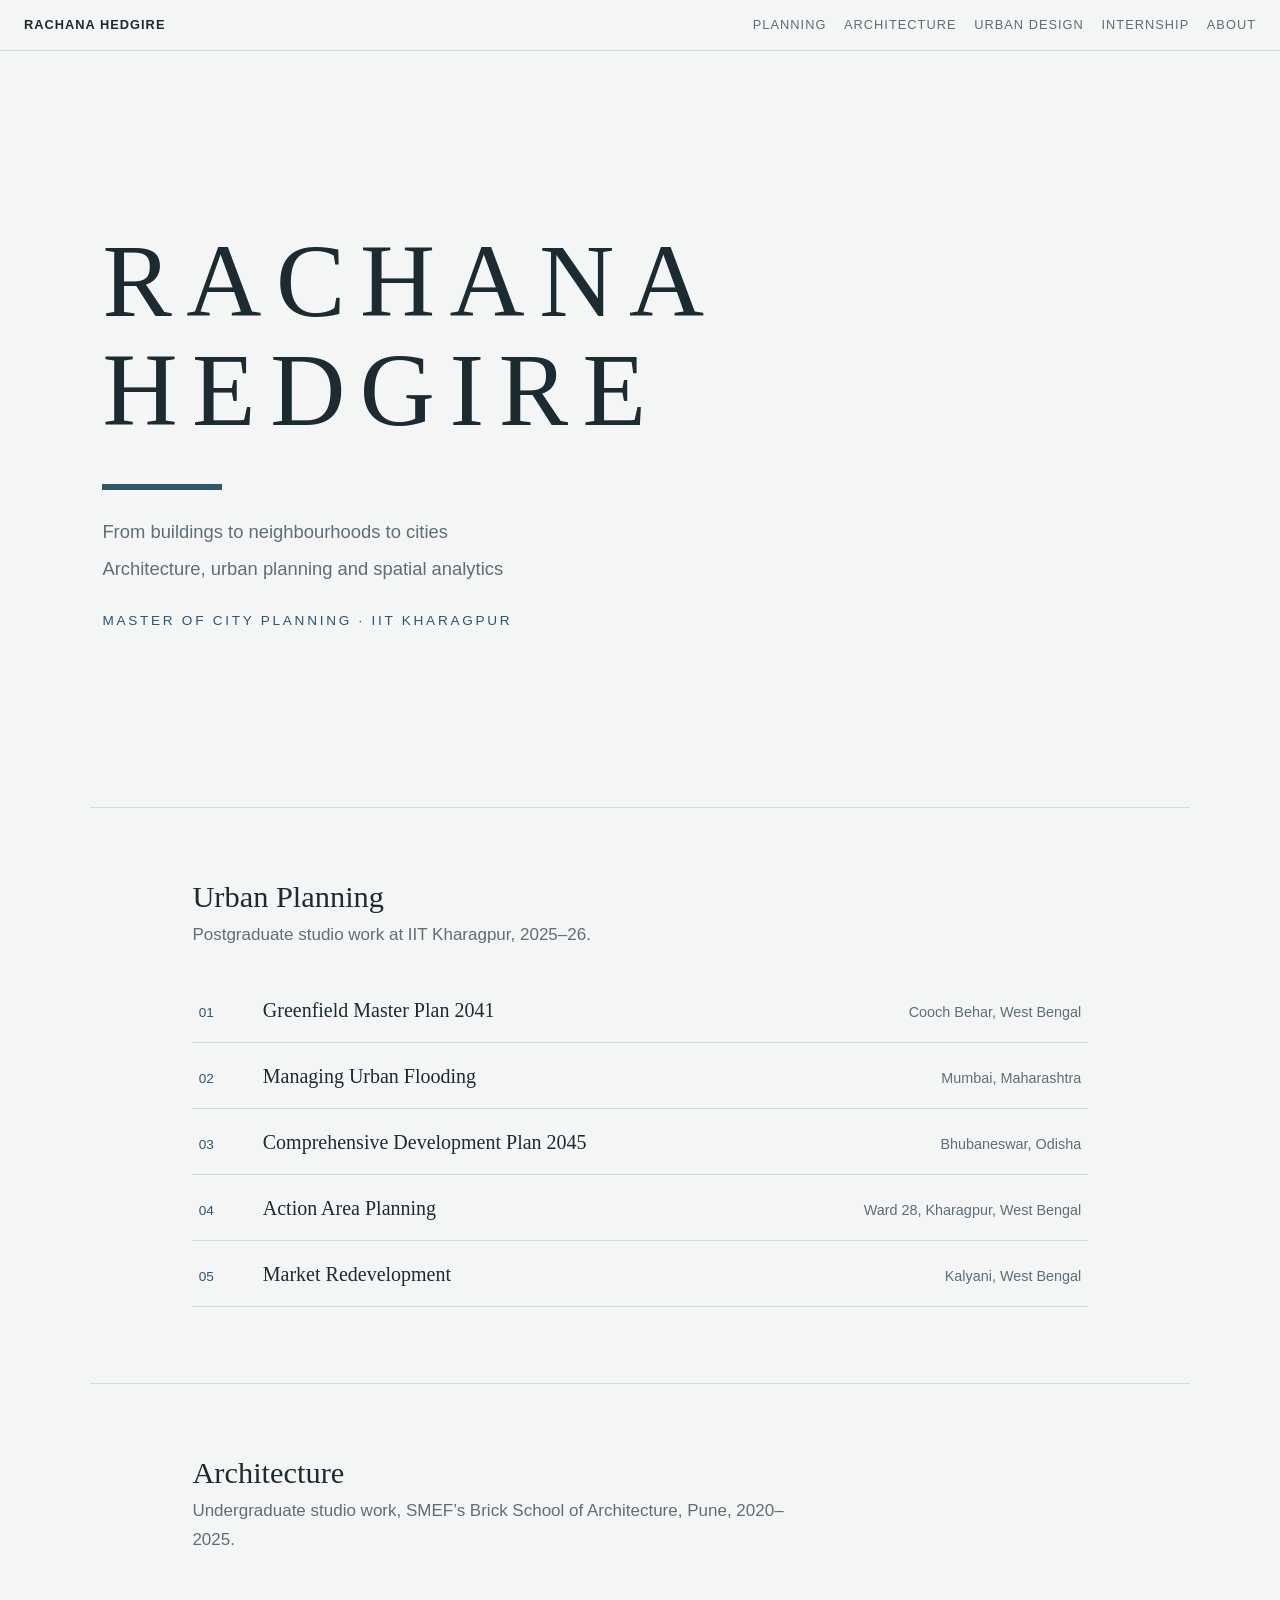
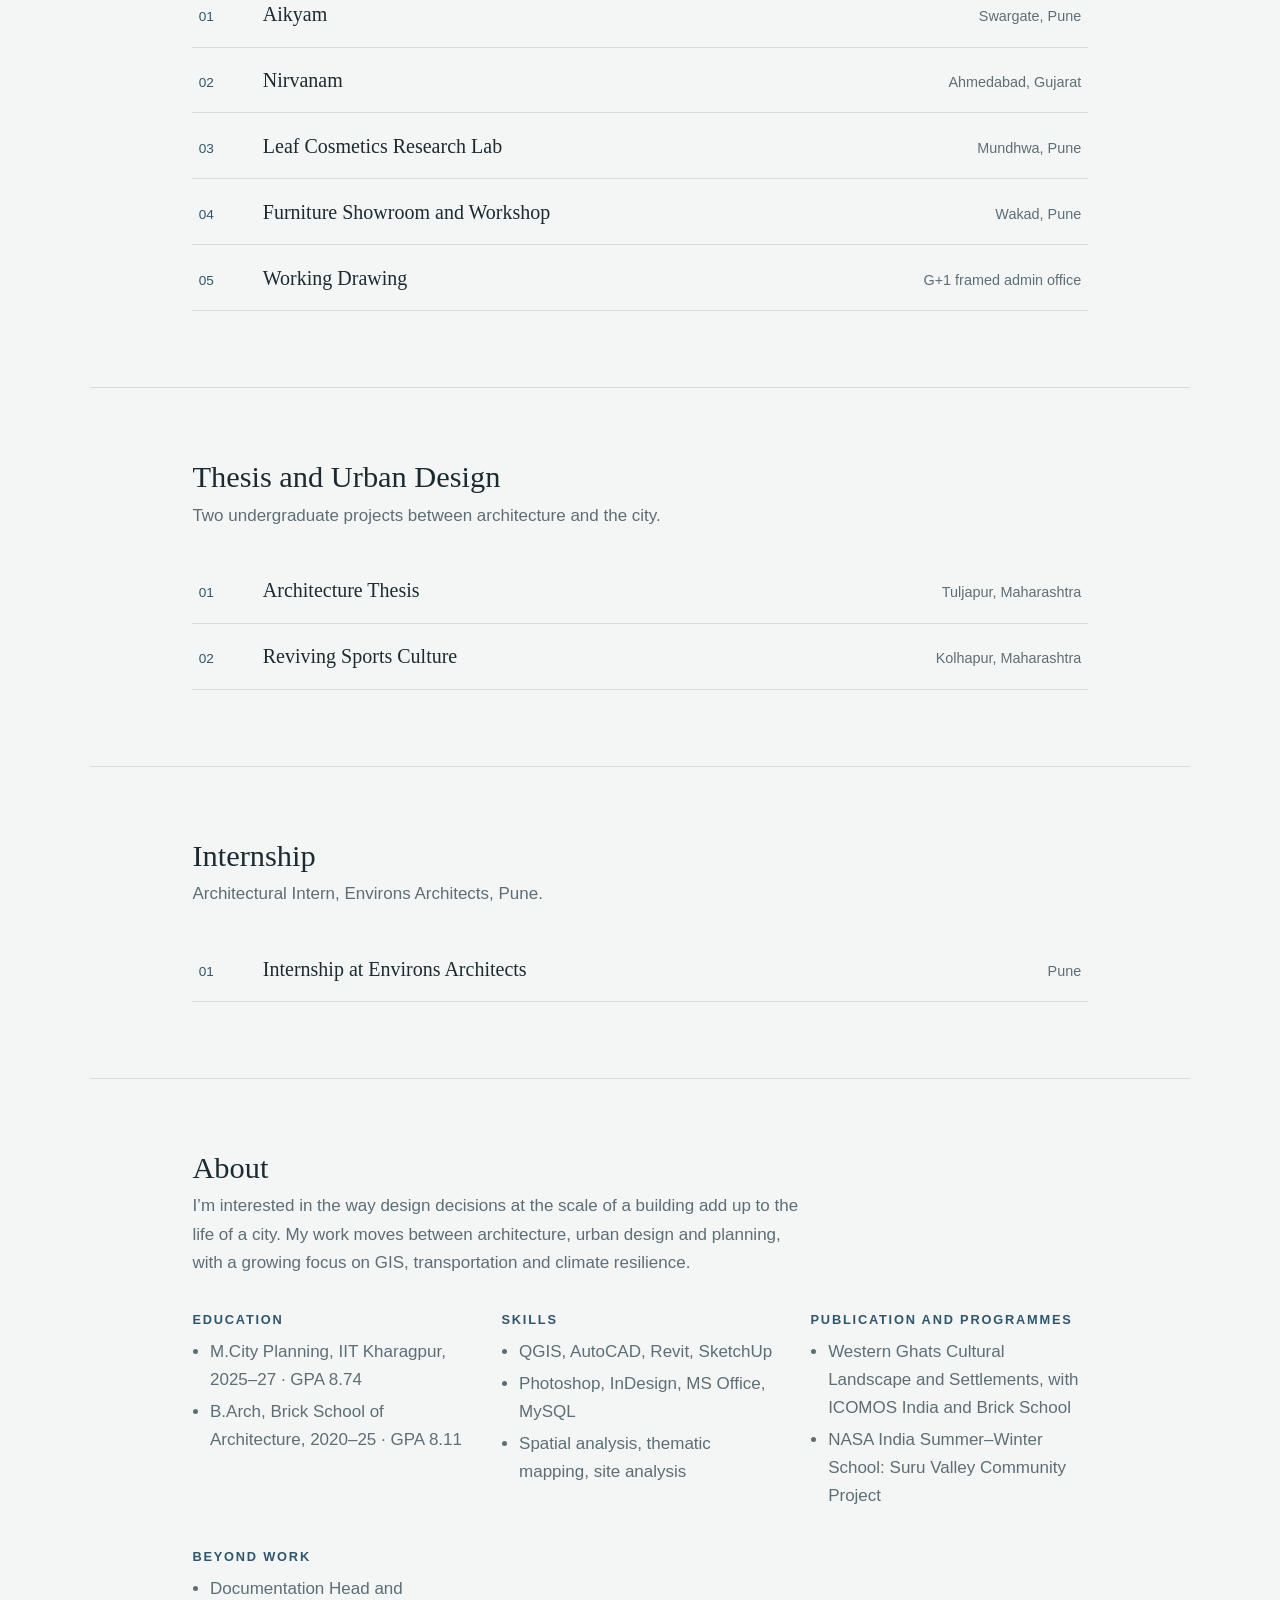
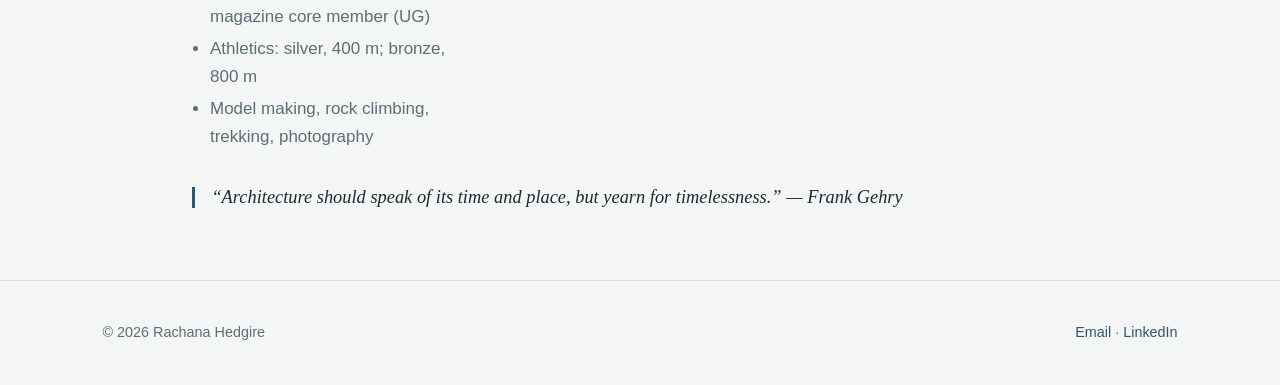
==== index.html @ 2d4f43a2 "Add files via upload" ====
<!DOCTYPE html>
<html lang="en"><head><meta charset="utf-8">
<meta name="viewport" content="width=device-width, initial-scale=1, viewport-fit=cover">
<title>Rachana Hedgire — Architecture & Urban Planning</title>
<link rel="stylesheet" href="css/style.css"></head>
<body data-root="" class="home">
<nav><a class="brand" href="index.html">Rachana Hedgire</a><span><a href="index.html#planning">Planning</a><a href="index.html#architecture">Architecture</a><a href="index.html#urban">Urban Design</a><a href="index.html#internship">Internship</a><a href="index.html#about">About</a></span></nav>
<main>
<header class="hero"><h1>Rachana<br>Hedgire</h1><div class="bar"></div><p>From buildings to neighbourhoods to cities</p><p>Architecture, urban planning and spatial analytics</p><div class="by">Master of City Planning · IIT Kharagpur</div></header>
<section id="planning"><h2>Urban Planning</h2><p class="lead">Postgraduate studio work at IIT Kharagpur, 2025–26.</p><ol class="list"><li><a href="projects/cooch-behar.html"><span class="n">01</span><span class="t">Greenfield Master Plan 2041</span><span class="l">Cooch Behar, West Bengal</span></a></li><li><a href="projects/mumbai-flooding.html"><span class="n">02</span><span class="t">Managing Urban Flooding</span><span class="l">Mumbai, Maharashtra</span></a></li><li><a href="projects/bhubaneswar-cdp.html"><span class="n">03</span><span class="t">Comprehensive Development Plan 2045</span><span class="l">Bhubaneswar, Odisha</span></a></li><li><a href="projects/kharagpur-ward-28.html"><span class="n">04</span><span class="t">Action Area Planning</span><span class="l">Ward 28, Kharagpur, West Bengal</span></a></li><li><a href="projects/kalyani-market.html"><span class="n">05</span><span class="t">Market Redevelopment</span><span class="l">Kalyani, West Bengal</span></a></li></ol></section>
<section id="architecture"><h2>Architecture</h2><p class="lead">Undergraduate studio work, SMEF’s Brick School of Architecture, Pune, 2020–2025.</p><ol class="list"><li><a href="projects/aikyam.html"><span class="n">01</span><span class="t">Aikyam</span><span class="l">Swargate, Pune</span></a></li><li><a href="projects/nirvanam.html"><span class="n">02</span><span class="t">Nirvanam</span><span class="l">Ahmedabad, Gujarat</span></a></li><li><a href="projects/leaf-cosmetics.html"><span class="n">03</span><span class="t">Leaf Cosmetics Research Lab</span><span class="l">Mundhwa, Pune</span></a></li><li><a href="projects/furniture-showroom.html"><span class="n">04</span><span class="t">Furniture Showroom and Workshop</span><span class="l">Wakad, Pune</span></a></li><li><a href="projects/working-drawing.html"><span class="n">05</span><span class="t">Working Drawing</span><span class="l">G+1 framed admin office</span></a></li></ol></section>
<section id="urban"><h2>Thesis and Urban Design</h2><p class="lead">Two undergraduate projects between architecture and the city.</p><ol class="list"><li><a href="projects/tuljapur-thesis.html"><span class="n">01</span><span class="t">Architecture Thesis</span><span class="l">Tuljapur, Maharashtra</span></a></li><li><a href="projects/kolhapur-sports.html"><span class="n">02</span><span class="t">Reviving Sports Culture</span><span class="l">Kolhapur, Maharashtra</span></a></li></ol></section>
<section id="internship"><h2>Internship</h2><p class="lead">Architectural Intern, Environs Architects, Pune.</p><ol class="list"><li><a href="projects/environs-internship.html"><span class="n">01</span><span class="t">Internship at Environs Architects</span><span class="l">Pune</span></a></li></ol></section>
<section id="about"><h2>About</h2><p class="lead">I’m interested in the way design decisions at the scale of a building add up to the life of a city. My work moves between architecture, urban design and planning, with a growing focus on GIS, transportation and climate resilience.</p>
<div class="grid"><div><h3>Education</h3><ul><li>M.City Planning, IIT Kharagpur, 2025–27 · GPA 8.74</li><li>B.Arch, Brick School of Architecture, 2020–25 · GPA 8.11</li></ul></div>
<div><h3>Skills</h3><ul><li>QGIS, AutoCAD, Revit, SketchUp</li><li>Photoshop, InDesign, MS Office, MySQL</li><li>Spatial analysis, thematic mapping, site analysis</li></ul></div>
<div><h3>Publication and programmes</h3><ul><li>Western Ghats Cultural Landscape and Settlements, with ICOMOS India and Brick School</li><li>NASA India Summer–Winter School: Suru Valley Community Project</li></ul></div>
<div><h3>Beyond work</h3><ul><li>Documentation Head and magazine core member (UG)</li><li>Athletics: silver, 400 m; bronze, 800 m</li><li>Model making, rock climbing, trekking, photography</li></ul></div></div>
<blockquote>“Architecture should speak of its time and place, but yearn for timelessness.” — Frank Gehry</blockquote></section>
</main>
<footer><span>© 2026 Rachana Hedgire</span><span><a href="mailto:ruhedgire@gmail.com">Email</a> · <a href="https://www.linkedin.com/in/rachana-hedgire" target="_blank" rel="noopener">LinkedIn</a></span></footer>
<script src="js/main.js"></script></body></html>
---- css/style.css ----
:root{--bg:#f4f6f6;--fg:#1c2a31;--mut:#5d6e76;--acc:#2f566c;--line:#d3dcdf;--card:#fff}
@media (prefers-color-scheme:dark){:root{--bg:#0d0f0f;--fg:#e6ecee;--mut:#8fa2aa;--acc:#7fa6b8;--line:#223037;--card:#141a1c;color-scheme:dark}}
*{box-sizing:border-box}
html{scroll-behavior:smooth}
body{margin:0;background:var(--bg);color:var(--fg);font:17px/1.65 "Helvetica Neue",Arial,sans-serif;padding-top:env(safe-area-inset-top,0px)}
a{color:var(--acc);text-decoration:none}a:hover{text-decoration:underline}
img{max-width:100%;display:block}
nav{position:sticky;top:0;z-index:5;display:flex;justify-content:space-between;align-items:center;flex-wrap:wrap;gap:.6rem;padding:.9rem 1.5rem;background:var(--bg);border-bottom:1px solid var(--line);font-size:.8rem;letter-spacing:.08em;text-transform:uppercase}
nav a{color:var(--mut);margin-left:1.1rem}nav .brand{color:var(--fg);margin:0;font-weight:600}
/* page transitions */
main{animation:pin .55s cubic-bezier(.2,.7,.2,1) both}
body.leaving main{opacity:0;transform:translateY(-10px);transition:opacity .3s ease,transform .3s ease}
@keyframes pin{from{opacity:0;transform:translateY(16px)}to{opacity:1;transform:none}}
.reveal{opacity:0;transform:translateY(18px);transition:opacity .7s ease,transform .7s ease}
.reveal.in{opacity:1;transform:none}
@media (prefers-reduced-motion:reduce){main{animation:none}body.leaving main,.reveal{transition:none;transform:none}.reveal{opacity:1}}
/* home */
.hero{min-height:84vh;display:flex;flex-direction:column;justify-content:center;padding:2rem 8vw}
.hero h1{font:300 clamp(2.6rem,9vw,6.5rem)/1.05 Georgia,serif;letter-spacing:.14em;margin:0 0 1rem;text-transform:uppercase}
.hero p{margin:.2rem 0;color:var(--mut);font-size:1.15rem}
.hero .by{color:var(--acc);letter-spacing:.2em;text-transform:uppercase;font-size:.85rem;margin-top:1.4rem}
.bar{height:6px;width:120px;background:var(--acc);margin:1.5rem 0}
section{padding:4.5rem 8vw;border-top:1px solid var(--line);max-width:1100px;margin:0 auto}
h2{font:400 1.9rem Georgia,serif;margin:0 0 .4rem}
.lead{color:var(--mut);max-width:620px;margin:0 0 2rem}
.list{list-style:none;margin:0;padding:0}
.list a{display:grid;grid-template-columns:3rem 1fr auto;gap:1rem;align-items:baseline;padding:1.1rem .4rem;border-bottom:1px solid var(--line);color:var(--fg);transition:padding .3s ease,background .3s ease}
.list a:hover{padding-left:1.2rem;background:var(--card);text-decoration:none}
.list .n{color:var(--acc);font-size:.85rem}.list .t{font:1.25rem Georgia,serif}.list .l{color:var(--mut);font-size:.9rem;text-align:right}
@media(max-width:640px){.list a{grid-template-columns:2.2rem 1fr}.list .l{grid-column:2;text-align:left}}
.grid{display:grid;grid-template-columns:repeat(auto-fit,minmax(250px,1fr));gap:2rem}
h3{font-size:.8rem;letter-spacing:.14em;text-transform:uppercase;color:var(--acc);margin:0 0 .5rem}
ul{margin:0;padding-left:1.1rem;color:var(--mut)}li{margin:.25rem 0}
blockquote{border-left:3px solid var(--acc);margin:2rem 0 0;padding-left:1rem;font:italic 1.15rem Georgia,serif}
/* project page */
article{max-width:1100px;margin:0 auto;padding:3rem 8vw 4rem}
.back{font-size:.85rem;letter-spacing:.08em;text-transform:uppercase}
.eyebrow{color:var(--acc);letter-spacing:.16em;text-transform:uppercase;font-size:.78rem;margin:2.5rem 0 .4rem}
article h1{font:300 clamp(2.2rem,6vw,4rem)/1.1 Georgia,serif;margin:0}
.loc{color:var(--mut);margin:.4rem 0 1.2rem}
.tags{display:flex;flex-wrap:wrap;gap:.4rem;margin:0 0 1.4rem}
.tags b{font-weight:400;font-size:.78rem;border:1px solid var(--line);border-radius:99px;padding:.1rem .7rem;color:var(--acc)}
.desc{max-width:680px;color:var(--mut)}
.facts{display:flex;flex-wrap:wrap;gap:2rem;margin:2rem 0;padding:1.2rem 0;border-top:1px solid var(--line);border-bottom:1px solid var(--line)}
.facts dt{font-size:.75rem;letter-spacing:.12em;text-transform:uppercase;color:var(--mut)}.facts dd{margin:0;font-size:1.05rem}
.gallery{display:grid;grid-template-columns:repeat(2,1fr);gap:1.2rem;padding:0;border:0;max-width:none;margin:2rem 0}
.gallery figure{margin:0}
.gallery .wide{grid-column:1/-1}
.gallery img{width:100%;border-radius:4px}
.gallery figcaption{font-size:.82rem;color:var(--mut);margin-top:.4rem}
.gallery .ph{border:1px dashed var(--line);border-radius:4px;aspect-ratio:16/10;display:flex;align-items:center;justify-content:center;text-align:center;padding:1rem;color:var(--mut);font-size:.82rem}
@media(max-width:640px){.gallery{grid-template-columns:1fr}}
.pager{display:flex;justify-content:space-between;gap:1rem;margin-top:3rem;padding-top:1.5rem;border-top:1px solid var(--line);font-size:.95rem}
footer{padding:2.5rem 8vw;border-top:1px solid var(--line);color:var(--mut);font-size:.9rem;display:flex;justify-content:space-between;flex-wrap:wrap;gap:1rem;padding-bottom:calc(2.5rem + env(safe-area-inset-bottom,0px))}
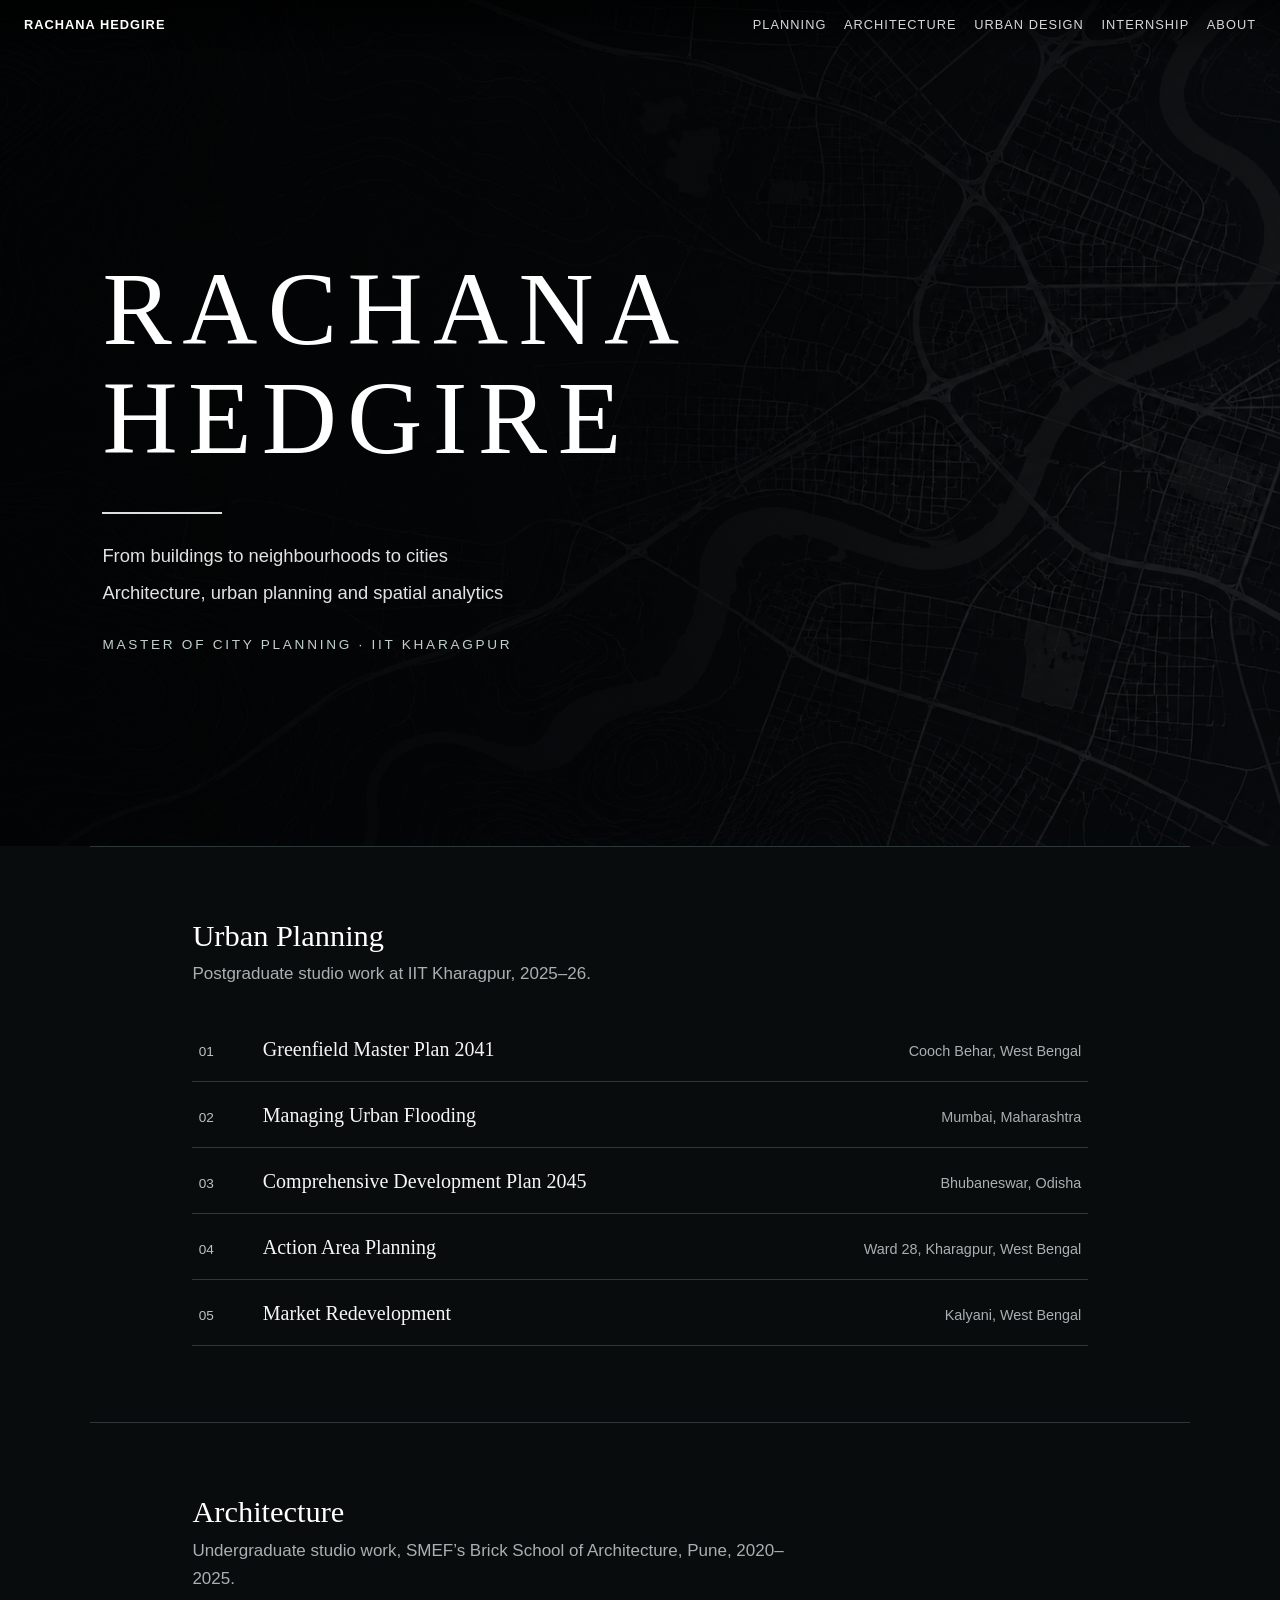
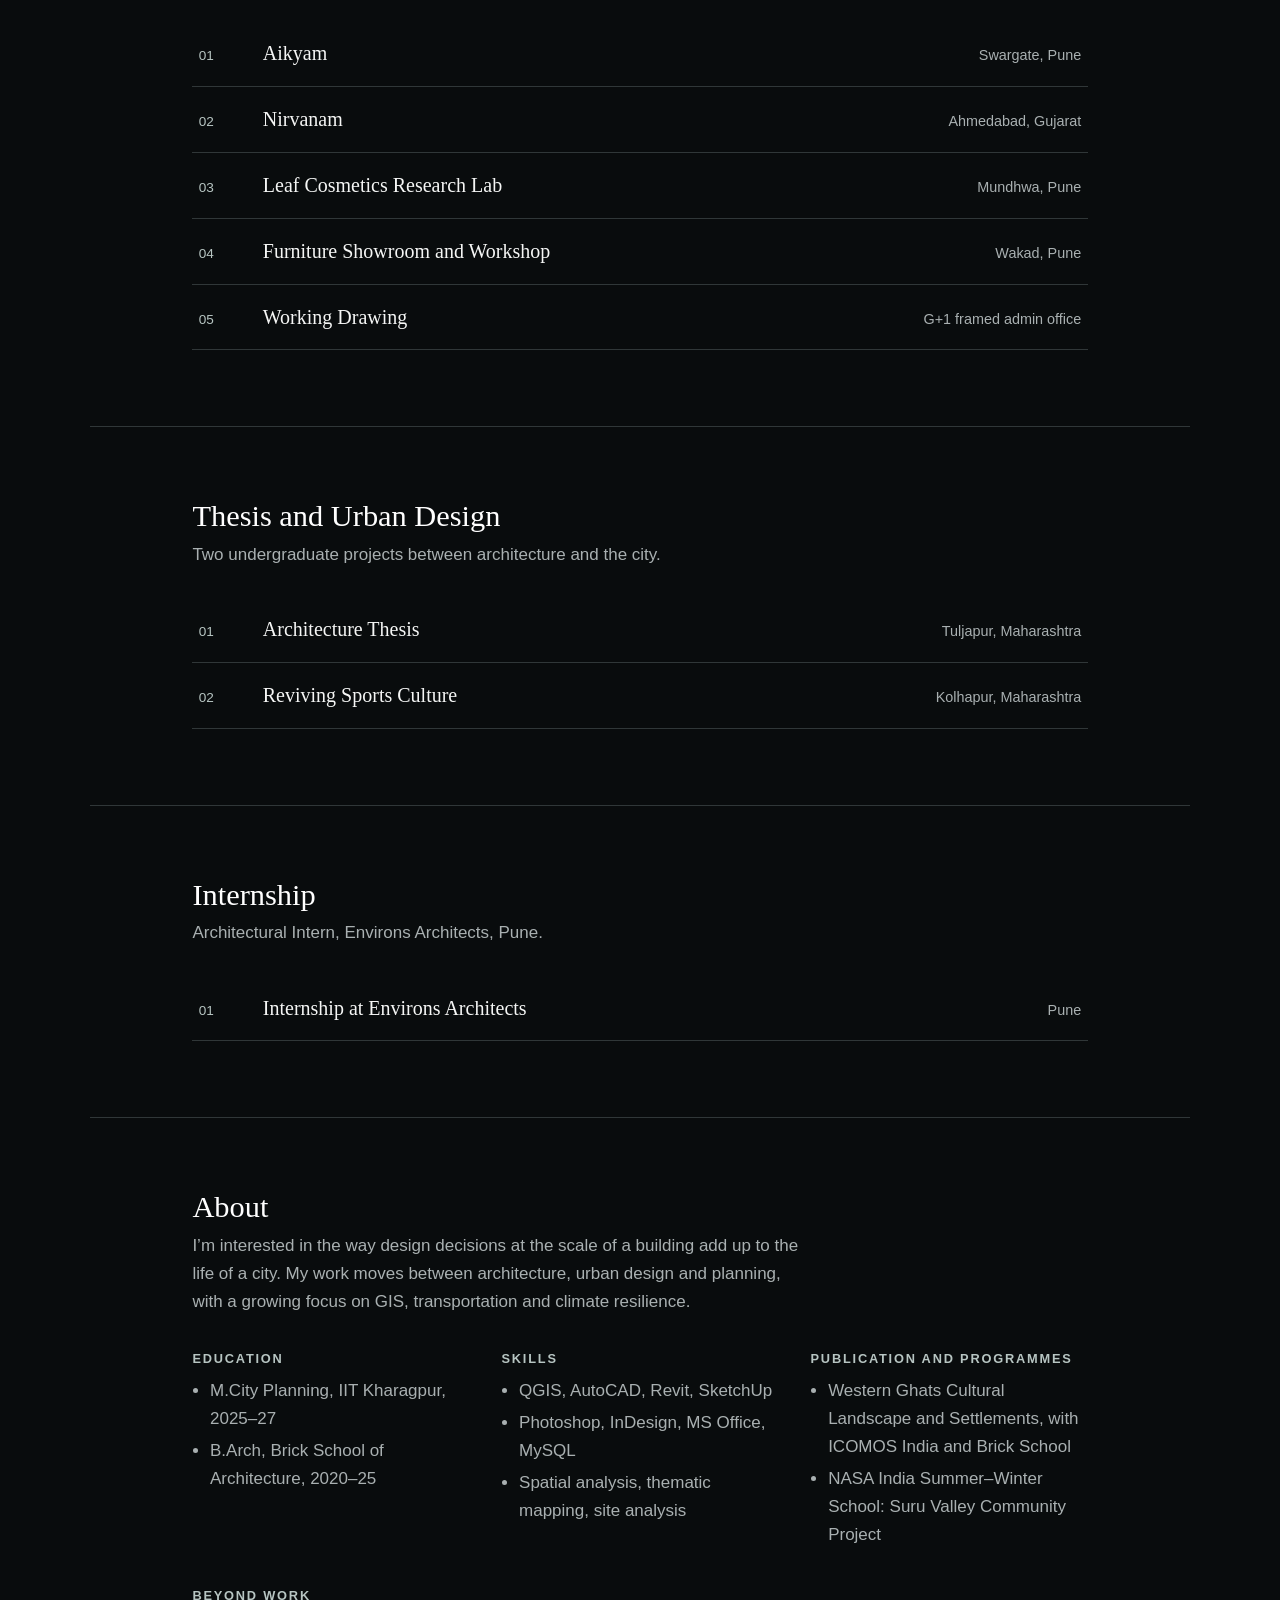
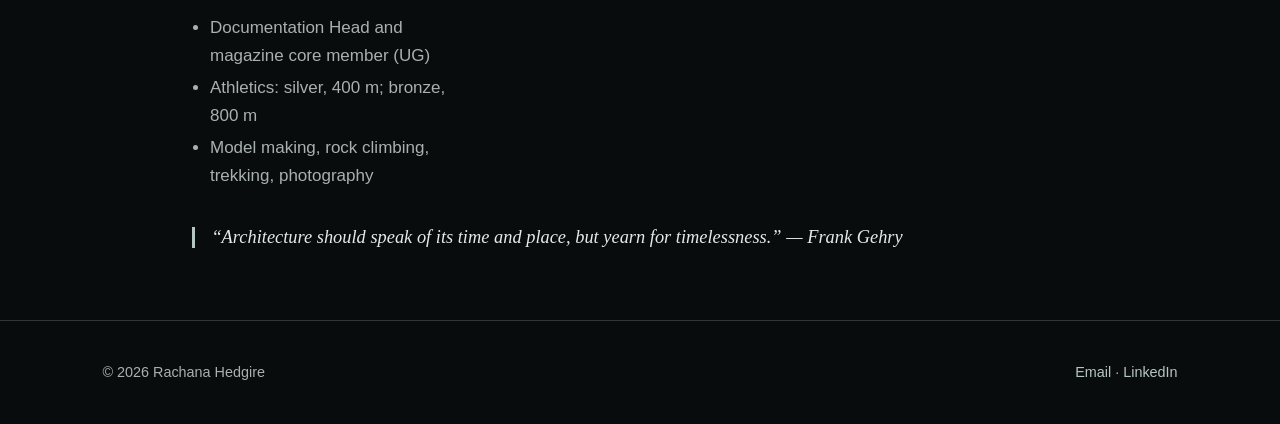
==== commit 19ddebfc: "Refactor education section in index.html Updated education section to remove GPA and improve formatt" ====
--- a/index.html
+++ b/index.html
@@ -12,11 +12,11 @@
 <section id="urban"><h2>Thesis and Urban Design</h2><p class="lead">Two undergraduate projects between architecture and the city.</p><ol class="list"><li><a href="projects/tuljapur-thesis.html"><span class="n">01</span><span class="t">Architecture Thesis</span><span class="l">Tuljapur, Maharashtra</span></a></li><li><a href="projects/kolhapur-sports.html"><span class="n">02</span><span class="t">Reviving Sports Culture</span><span class="l">Kolhapur, Maharashtra</span></a></li></ol></section>
 <section id="internship"><h2>Internship</h2><p class="lead">Architectural Intern, Environs Architects, Pune.</p><ol class="list"><li><a href="projects/environs-internship.html"><span class="n">01</span><span class="t">Internship at Environs Architects</span><span class="l">Pune</span></a></li></ol></section>
 <section id="about"><h2>About</h2><p class="lead">I’m interested in the way design decisions at the scale of a building add up to the life of a city. My work moves between architecture, urban design and planning, with a growing focus on GIS, transportation and climate resilience.</p>
-<div class="grid"><div><h3>Education</h3><ul><li>M.City Planning, IIT Kharagpur, 2025–27 · GPA 8.74</li><li>B.Arch, Brick School of Architecture, 2020–25 · GPA 8.11</li></ul></div>
+<div class="grid"><div><h3>Education</h3><ul><li>M.City Planning, IIT Kharagpur, 2025–27</li><li>B.Arch, Brick School of Architecture, 2020–25</li></ul></div>
 <div><h3>Skills</h3><ul><li>QGIS, AutoCAD, Revit, SketchUp</li><li>Photoshop, InDesign, MS Office, MySQL</li><li>Spatial analysis, thematic mapping, site analysis</li></ul></div>
 <div><h3>Publication and programmes</h3><ul><li>Western Ghats Cultural Landscape and Settlements, with ICOMOS India and Brick School</li><li>NASA India Summer–Winter School: Suru Valley Community Project</li></ul></div>
 <div><h3>Beyond work</h3><ul><li>Documentation Head and magazine core member (UG)</li><li>Athletics: silver, 400 m; bronze, 800 m</li><li>Model making, rock climbing, trekking, photography</li></ul></div></div>
 <blockquote>“Architecture should speak of its time and place, but yearn for timelessness.” — Frank Gehry</blockquote></section>
 </main>
 <footer><span>© 2026 Rachana Hedgire</span><span><a href="mailto:ruhedgire@gmail.com">Email</a> · <a href="https://www.linkedin.com/in/rachana-hedgire" target="_blank" rel="noopener">LinkedIn</a></span></footer>
-<script src="js/main.js"></script></body></html>+<script src="js/main.js"></script></body></html>
--- a/css/style.css
+++ b/css/style.css
@@ -1,54 +1,33 @@
-:root{--bg:#f4f6f6;--fg:#1c2a31;--mut:#5d6e76;--acc:#2f566c;--line:#d3dcdf;--card:#fff}
-@media (prefers-color-scheme:dark){:root{--bg:#0d0f0f;--fg:#e6ecee;--mut:#8fa2aa;--acc:#7fa6b8;--line:#223037;--card:#141a1c;color-scheme:dark}}
+:root{--bg:#090c0d;--fg:#f5f6f5;--mut:#a9b0b1;--acc:#b7c5c2;--line:#303738;--card:#14191a;--overlay:rgba(0,0,0,.62)}
 *{box-sizing:border-box}
 html{scroll-behavior:smooth}
 body{margin:0;background:var(--bg);color:var(--fg);font:17px/1.65 "Helvetica Neue",Arial,sans-serif;padding-top:env(safe-area-inset-top,0px)}
-a{color:var(--acc);text-decoration:none}a:hover{text-decoration:underline}
+a{color:var(--acc);text-decoration:none}a:hover{text-decoration:underline;color:#fff}
 img{max-width:100%;display:block}
-nav{position:sticky;top:0;z-index:5;display:flex;justify-content:space-between;align-items:center;flex-wrap:wrap;gap:.6rem;padding:.9rem 1.5rem;background:var(--bg);border-bottom:1px solid var(--line);font-size:.8rem;letter-spacing:.08em;text-transform:uppercase}
-nav a{color:var(--mut);margin-left:1.1rem}nav .brand{color:var(--fg);margin:0;font-weight:600}
-/* page transitions */
+nav{position:sticky;top:0;z-index:5;display:flex;justify-content:space-between;align-items:center;flex-wrap:wrap;gap:.6rem;padding:.9rem 1.5rem;background:rgba(9,12,13,.94);backdrop-filter:blur(12px);border-bottom:1px solid var(--line);font-size:.8rem;letter-spacing:.08em;text-transform:uppercase}
+nav a{color:#d4d9d8;margin-left:1.1rem}nav .brand{color:#fff;margin:0;font-weight:600}
 main{animation:pin .55s cubic-bezier(.2,.7,.2,1) both}
 body.leaving main{opacity:0;transform:translateY(-10px);transition:opacity .3s ease,transform .3s ease}
 @keyframes pin{from{opacity:0;transform:translateY(16px)}to{opacity:1;transform:none}}
-.reveal{opacity:0;transform:translateY(18px);transition:opacity .7s ease,transform .7s ease}
-.reveal.in{opacity:1;transform:none}
+.reveal{opacity:0;transform:translateY(18px);transition:opacity .7s ease,transform .7s ease}.reveal.in{opacity:1;transform:none}
 @media (prefers-reduced-motion:reduce){main{animation:none}body.leaving main,.reveal{transition:none;transform:none}.reveal{opacity:1}}
-/* home */
-.hero{min-height:84vh;display:flex;flex-direction:column;justify-content:center;padding:2rem 8vw}
-.hero h1{font:300 clamp(2.6rem,9vw,6.5rem)/1.05 Georgia,serif;letter-spacing:.14em;margin:0 0 1rem;text-transform:uppercase}
-.hero p{margin:.2rem 0;color:var(--mut);font-size:1.15rem}
-.hero .by{color:var(--acc);letter-spacing:.2em;text-transform:uppercase;font-size:.85rem;margin-top:1.4rem}
-.bar{height:6px;width:120px;background:var(--acc);margin:1.5rem 0}
+/* Home hero */
+body.home nav{position:absolute;top:0;left:0;width:100%;background:linear-gradient(180deg,rgba(0,0,0,.62),transparent);border:0;backdrop-filter:none}
+.hero{position:relative;isolation:isolate;min-height:94vh;display:flex;flex-direction:column;justify-content:center;padding:8rem 8vw 4rem;background:#090c0d url('../images/home-abstract.png') center/cover no-repeat;color:#fff;overflow:hidden}
+.hero:before{content:"";position:absolute;inset:0;background:linear-gradient(90deg,rgba(0,0,0,.68),rgba(0,0,0,.2)),rgba(0,0,0,.18);z-index:-1}
+.hero h1{font:300 clamp(2.6rem,9vw,6.5rem)/1.05 Georgia,serif;letter-spacing:.1em;margin:0 0 1rem;text-transform:uppercase;color:#fff}
+.hero p{margin:.2rem 0;color:#e0e4e3;font-size:1.15rem}.hero .by{color:#c2cfcb;letter-spacing:.2em;text-transform:uppercase;font-size:.85rem;margin-top:1.4rem}
+.bar{height:2px;width:120px;background:#d9e0de;margin:1.5rem 0}
 section{padding:4.5rem 8vw;border-top:1px solid var(--line);max-width:1100px;margin:0 auto}
-h2{font:400 1.9rem Georgia,serif;margin:0 0 .4rem}
-.lead{color:var(--mut);max-width:620px;margin:0 0 2rem}
-.list{list-style:none;margin:0;padding:0}
-.list a{display:grid;grid-template-columns:3rem 1fr auto;gap:1rem;align-items:baseline;padding:1.1rem .4rem;border-bottom:1px solid var(--line);color:var(--fg);transition:padding .3s ease,background .3s ease}
-.list a:hover{padding-left:1.2rem;background:var(--card);text-decoration:none}
-.list .n{color:var(--acc);font-size:.85rem}.list .t{font:1.25rem Georgia,serif}.list .l{color:var(--mut);font-size:.9rem;text-align:right}
+h2{font:400 1.9rem Georgia,serif;margin:0 0 .4rem;color:#fff}.lead{color:var(--mut);max-width:620px;margin:0 0 2rem}
+.list{list-style:none;margin:0;padding:0}.list a{display:grid;grid-template-columns:3rem 1fr auto;gap:1rem;align-items:baseline;padding:1.1rem .4rem;border-bottom:1px solid var(--line);color:var(--fg);transition:padding .3s ease,background .3s ease}.list a:hover{padding-left:1.2rem;background:var(--card);text-decoration:none}.list .n{color:var(--acc);font-size:.85rem}.list .t{font:1.25rem Georgia,serif}.list .l{color:var(--mut);font-size:.9rem;text-align:right}
 @media(max-width:640px){.list a{grid-template-columns:2.2rem 1fr}.list .l{grid-column:2;text-align:left}}
-.grid{display:grid;grid-template-columns:repeat(auto-fit,minmax(250px,1fr));gap:2rem}
-h3{font-size:.8rem;letter-spacing:.14em;text-transform:uppercase;color:var(--acc);margin:0 0 .5rem}
-ul{margin:0;padding-left:1.1rem;color:var(--mut)}li{margin:.25rem 0}
-blockquote{border-left:3px solid var(--acc);margin:2rem 0 0;padding-left:1rem;font:italic 1.15rem Georgia,serif}
-/* project page */
-article{max-width:1100px;margin:0 auto;padding:3rem 8vw 4rem}
-.back{font-size:.85rem;letter-spacing:.08em;text-transform:uppercase}
-.eyebrow{color:var(--acc);letter-spacing:.16em;text-transform:uppercase;font-size:.78rem;margin:2.5rem 0 .4rem}
-article h1{font:300 clamp(2.2rem,6vw,4rem)/1.1 Georgia,serif;margin:0}
-.loc{color:var(--mut);margin:.4rem 0 1.2rem}
-.tags{display:flex;flex-wrap:wrap;gap:.4rem;margin:0 0 1.4rem}
-.tags b{font-weight:400;font-size:.78rem;border:1px solid var(--line);border-radius:99px;padding:.1rem .7rem;color:var(--acc)}
-.desc{max-width:680px;color:var(--mut)}
-.facts{display:flex;flex-wrap:wrap;gap:2rem;margin:2rem 0;padding:1.2rem 0;border-top:1px solid var(--line);border-bottom:1px solid var(--line)}
-.facts dt{font-size:.75rem;letter-spacing:.12em;text-transform:uppercase;color:var(--mut)}.facts dd{margin:0;font-size:1.05rem}
-.gallery{display:grid;grid-template-columns:repeat(2,1fr);gap:1.2rem;padding:0;border:0;max-width:none;margin:2rem 0}
-.gallery figure{margin:0}
-.gallery .wide{grid-column:1/-1}
-.gallery img{width:100%;border-radius:4px}
-.gallery figcaption{font-size:.82rem;color:var(--mut);margin-top:.4rem}
-.gallery .ph{border:1px dashed var(--line);border-radius:4px;aspect-ratio:16/10;display:flex;align-items:center;justify-content:center;text-align:center;padding:1rem;color:var(--mut);font-size:.82rem}
-@media(max-width:640px){.gallery{grid-template-columns:1fr}}
-.pager{display:flex;justify-content:space-between;gap:1rem;margin-top:3rem;padding-top:1.5rem;border-top:1px solid var(--line);font-size:.95rem}
-footer{padding:2.5rem 8vw;border-top:1px solid var(--line);color:var(--mut);font-size:.9rem;display:flex;justify-content:space-between;flex-wrap:wrap;gap:1rem;padding-bottom:calc(2.5rem + env(safe-area-inset-bottom,0px))}
+.grid{display:grid;grid-template-columns:repeat(auto-fit,minmax(250px,1fr));gap:2rem}h3{font-size:.8rem;letter-spacing:.14em;text-transform:uppercase;color:var(--acc);margin:0 0 .5rem}ul{margin:0;padding-left:1.1rem;color:var(--mut)}li{margin:.25rem 0}blockquote{border-left:3px solid var(--acc);margin:2rem 0 0;padding-left:1rem;font:italic 1.15rem Georgia,serif;color:#e5e9e8}
+/* Project pages: the first project image becomes the hero background */
+body.project nav{position:absolute;top:0;left:0;width:100%;background:linear-gradient(180deg,rgba(0,0,0,.72),transparent);border:0;backdrop-filter:none}
+article{position:relative;isolation:isolate;max-width:1100px;margin:0 auto;padding:8rem 8vw 4rem}
+article:before{content:"";position:absolute;z-index:-1;top:0;left:50%;transform:translateX(-50%);width:100vw;height:660px;background-image:linear-gradient(90deg,rgba(0,0,0,.82),rgba(0,0,0,.48)),linear-gradient(rgba(0,0,0,.34),rgba(0,0,0,.78)),var(--project-bg,linear-gradient(135deg,#202728,#090c0d));background-position:center;background-size:cover;background-repeat:no-repeat}
+article>*{position:relative}.back{font-size:.85rem;letter-spacing:.08em;text-transform:uppercase;color:#e2e6e5}.eyebrow{color:#c4d0cc;letter-spacing:.16em;text-transform:uppercase;font-size:.78rem;margin:2.5rem 0 .4rem}article h1{font:300 clamp(2.2rem,6vw,4rem)/1.1 Georgia,serif;margin:0;color:#fff}.loc{color:#d0d6d4;margin:.4rem 0 1.2rem}.tags{display:flex;flex-wrap:wrap;gap:.4rem;margin:0 0 1.4rem}.tags b{font-weight:400;font-size:.78rem;border:1px solid rgba(255,255,255,.45);border-radius:99px;padding:.1rem .7rem;color:#f0f3f2;background:rgba(0,0,0,.18)}.desc{max-width:680px;color:#e0e4e3}.facts{display:flex;flex-wrap:wrap;gap:2rem;margin:2rem 0;padding:1.2rem 0;border-top:1px solid var(--line);border-bottom:1px solid var(--line)}.facts dt{font-size:.75rem;letter-spacing:.12em;text-transform:uppercase;color:var(--mut)}.facts dd{margin:0;font-size:1.05rem;color:#fff}
+.gallery{display:grid;grid-template-columns:repeat(2,1fr);gap:1.2rem;padding:0;border:0;max-width:none;margin:2rem 0}.gallery figure{margin:0}.gallery .wide{grid-column:1/-1}.gallery img{width:100%;border-radius:4px}.gallery figcaption{font-size:.82rem;color:var(--mut);margin-top:.4rem}.gallery .ph{border:1px dashed var(--line);border-radius:4px;aspect-ratio:16/10;display:flex;align-items:center;justify-content:center;text-align:center;padding:1rem;color:var(--mut);font-size:.82rem;background:#111617}
+@media(max-width:640px){.gallery{grid-template-columns:1fr}article{padding:7rem 6vw 3rem}article:before{height:700px}.hero{min-height:88vh;padding:7rem 7vw 3rem}nav{padding:.8rem 1rem}nav span{display:flex;flex-wrap:wrap;gap:.25rem}nav a{margin-left:.55rem}}
+.pager{display:flex;justify-content:space-between;gap:1rem;margin-top:3rem;padding-top:1.5rem;border-top:1px solid var(--line);font-size:.95rem}footer{padding:2.5rem 8vw;border-top:1px solid var(--line);color:var(--mut);font-size:.9rem;display:flex;justify-content:space-between;flex-wrap:wrap;gap:1rem;padding-bottom:calc(2.5rem + env(safe-area-inset-bottom,0px))}
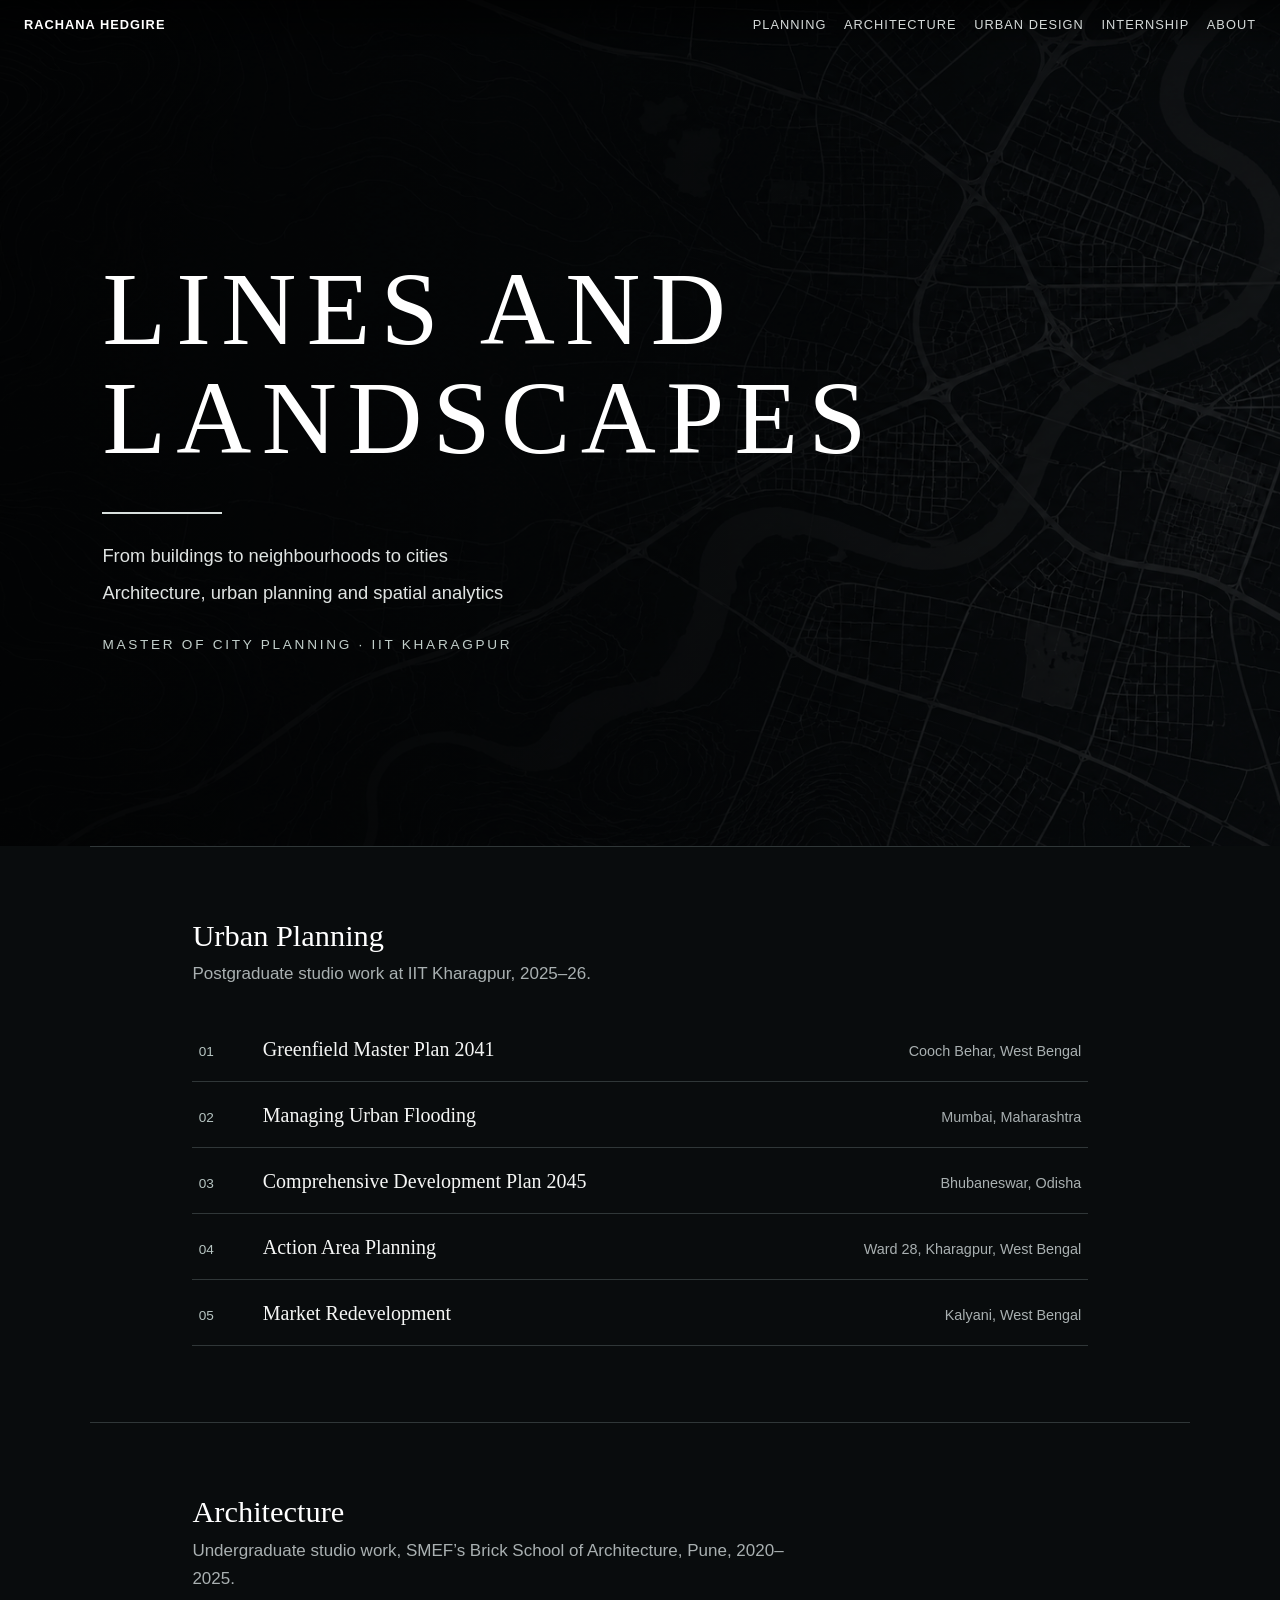
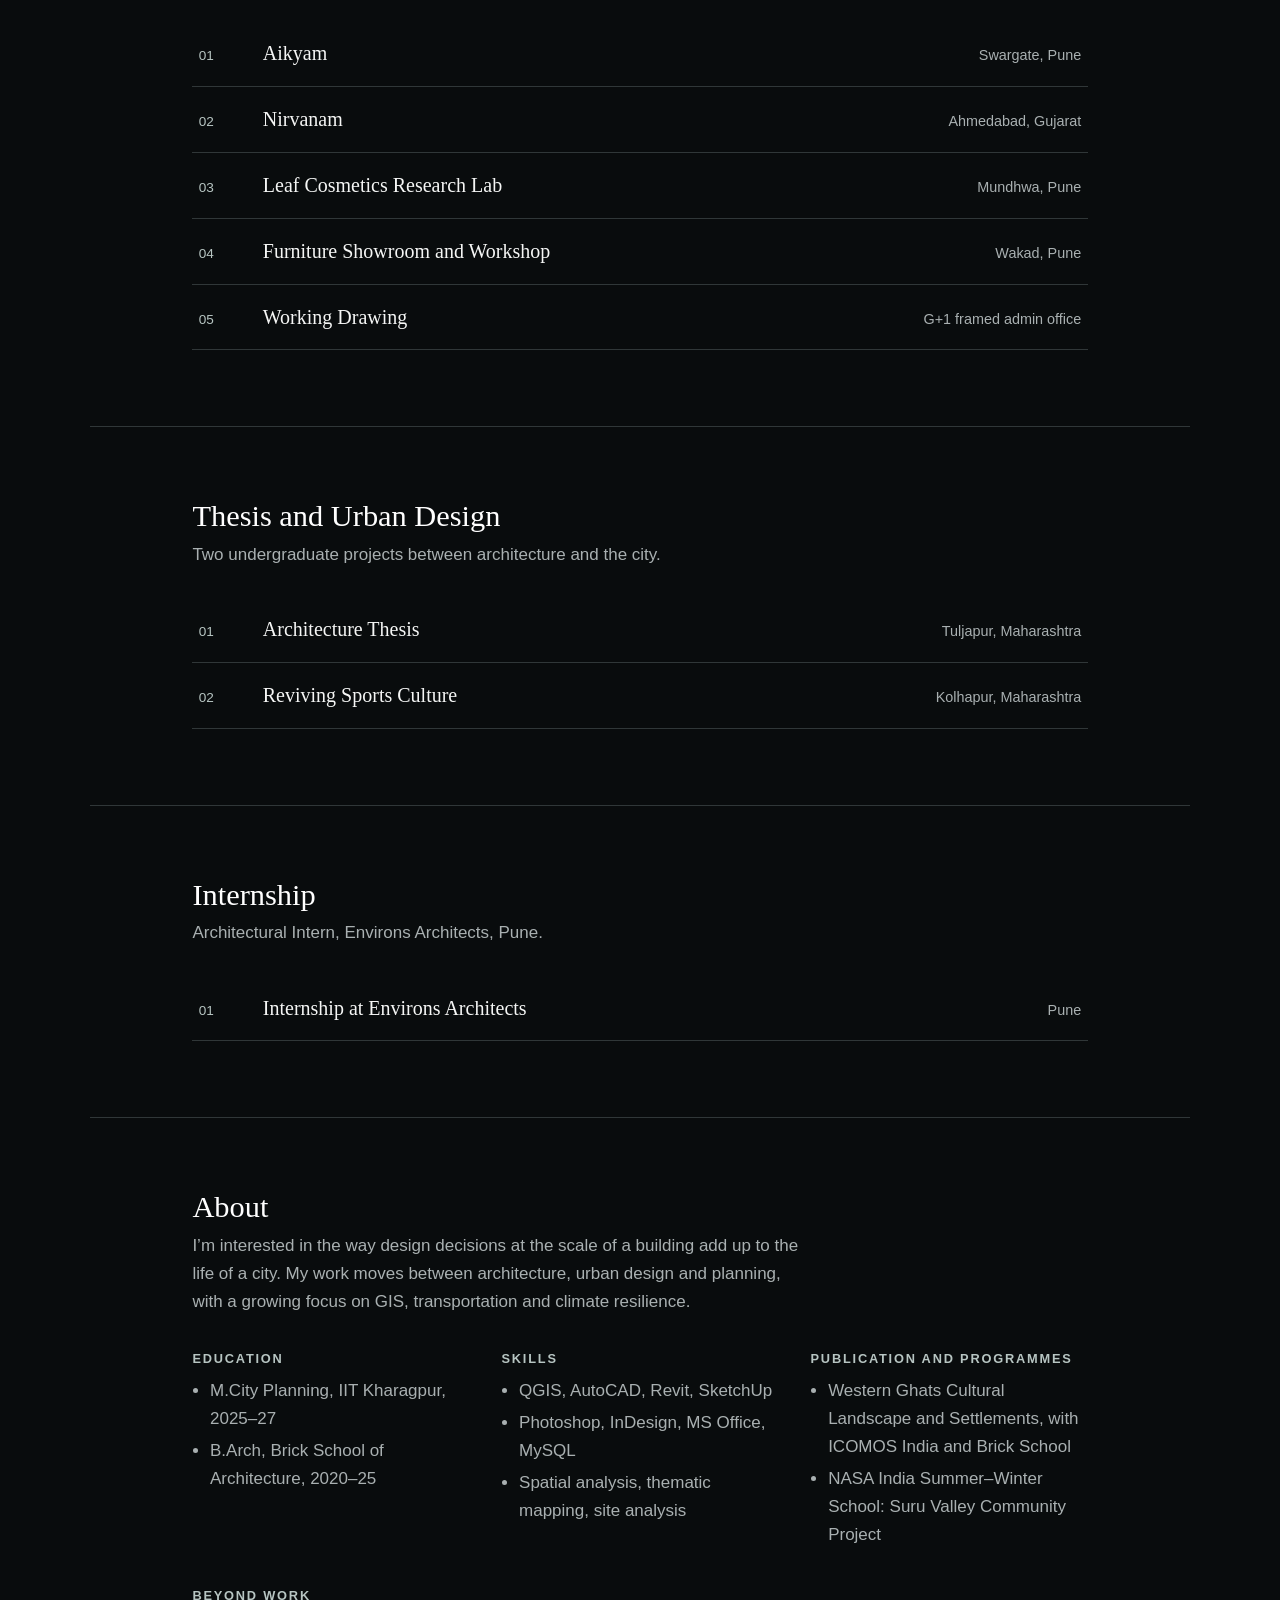
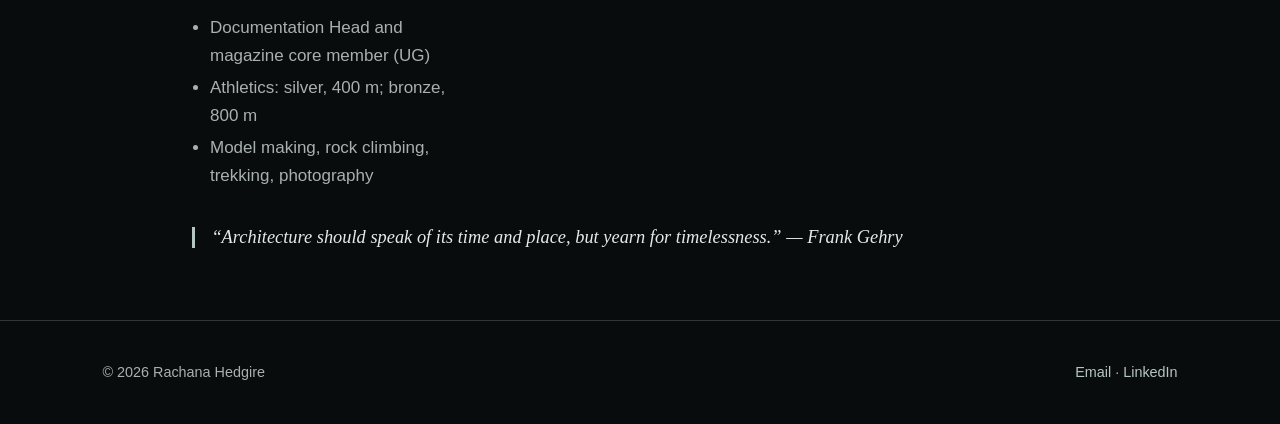
==== commit 0f52ce97: "Change page title from 'Lines and Landscapes' to 'Rachana Hedgire'" ====
--- a/index.html
+++ b/index.html
@@ -6,7 +6,7 @@
 <body data-root="" class="home">
 <nav><a class="brand" href="index.html">Rachana Hedgire</a><span><a href="index.html#planning">Planning</a><a href="index.html#architecture">Architecture</a><a href="index.html#urban">Urban Design</a><a href="index.html#internship">Internship</a><a href="index.html#about">About</a></span></nav>
 <main>
-<header class="hero"><h1>Rachana<br>Hedgire</h1><div class="bar"></div><p>From buildings to neighbourhoods to cities</p><p>Architecture, urban planning and spatial analytics</p><div class="by">Master of City Planning · IIT Kharagpur</div></header>
+<header class="hero"><h1>Lines and<br>Landscapes</h1><div class="bar"></div><p>From buildings to neighbourhoods to cities</p><p>Architecture, urban planning and spatial analytics</p><div class="by">Master of City Planning · IIT Kharagpur</div></header>
 <section id="planning"><h2>Urban Planning</h2><p class="lead">Postgraduate studio work at IIT Kharagpur, 2025–26.</p><ol class="list"><li><a href="projects/cooch-behar.html"><span class="n">01</span><span class="t">Greenfield Master Plan 2041</span><span class="l">Cooch Behar, West Bengal</span></a></li><li><a href="projects/mumbai-flooding.html"><span class="n">02</span><span class="t">Managing Urban Flooding</span><span class="l">Mumbai, Maharashtra</span></a></li><li><a href="projects/bhubaneswar-cdp.html"><span class="n">03</span><span class="t">Comprehensive Development Plan 2045</span><span class="l">Bhubaneswar, Odisha</span></a></li><li><a href="projects/kharagpur-ward-28.html"><span class="n">04</span><span class="t">Action Area Planning</span><span class="l">Ward 28, Kharagpur, West Bengal</span></a></li><li><a href="projects/kalyani-market.html"><span class="n">05</span><span class="t">Market Redevelopment</span><span class="l">Kalyani, West Bengal</span></a></li></ol></section>
 <section id="architecture"><h2>Architecture</h2><p class="lead">Undergraduate studio work, SMEF’s Brick School of Architecture, Pune, 2020–2025.</p><ol class="list"><li><a href="projects/aikyam.html"><span class="n">01</span><span class="t">Aikyam</span><span class="l">Swargate, Pune</span></a></li><li><a href="projects/nirvanam.html"><span class="n">02</span><span class="t">Nirvanam</span><span class="l">Ahmedabad, Gujarat</span></a></li><li><a href="projects/leaf-cosmetics.html"><span class="n">03</span><span class="t">Leaf Cosmetics Research Lab</span><span class="l">Mundhwa, Pune</span></a></li><li><a href="projects/furniture-showroom.html"><span class="n">04</span><span class="t">Furniture Showroom and Workshop</span><span class="l">Wakad, Pune</span></a></li><li><a href="projects/working-drawing.html"><span class="n">05</span><span class="t">Working Drawing</span><span class="l">G+1 framed admin office</span></a></li></ol></section>
 <section id="urban"><h2>Thesis and Urban Design</h2><p class="lead">Two undergraduate projects between architecture and the city.</p><ol class="list"><li><a href="projects/tuljapur-thesis.html"><span class="n">01</span><span class="t">Architecture Thesis</span><span class="l">Tuljapur, Maharashtra</span></a></li><li><a href="projects/kolhapur-sports.html"><span class="n">02</span><span class="t">Reviving Sports Culture</span><span class="l">Kolhapur, Maharashtra</span></a></li></ol></section>
